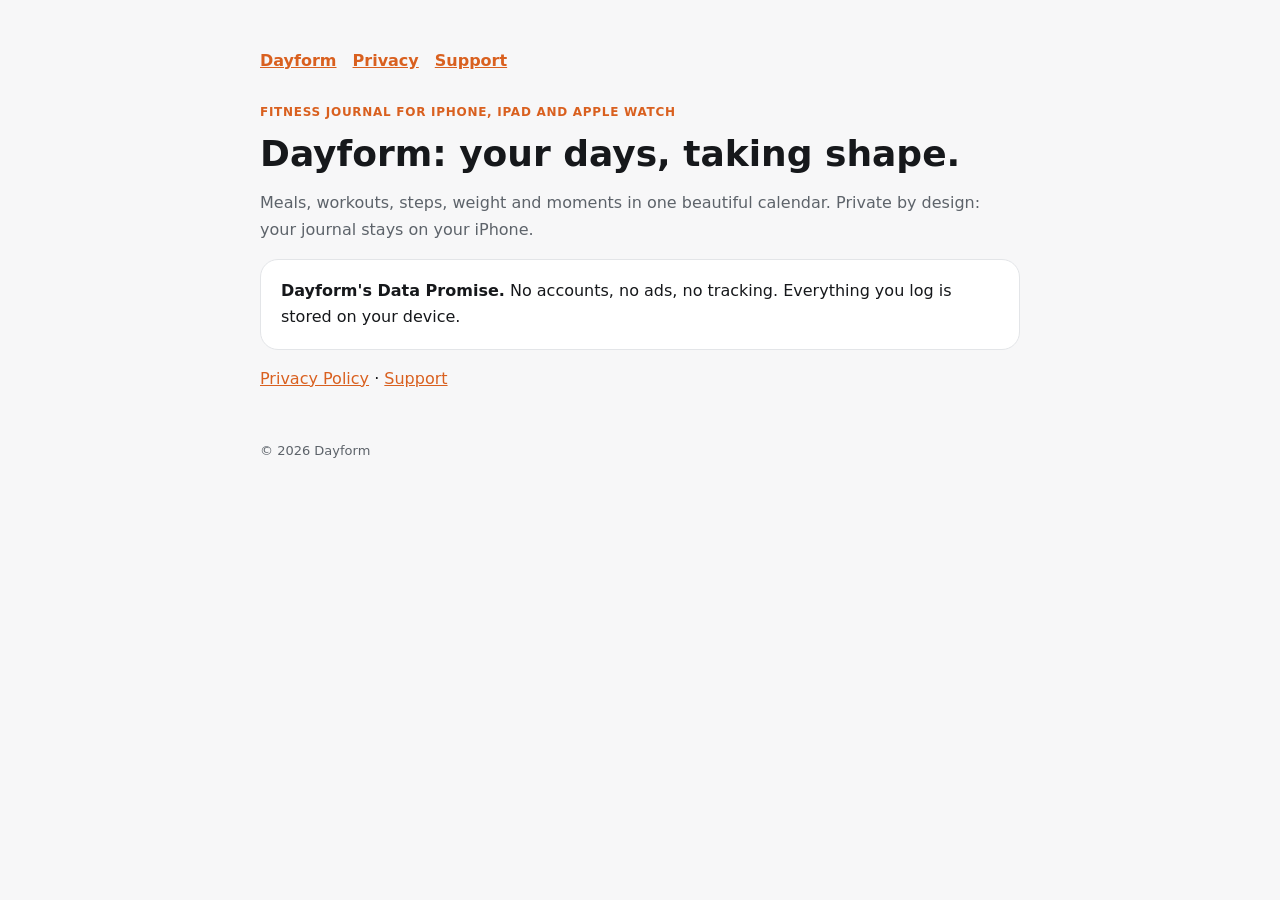
==== index.html @ 832c4006 "Dayform website: privacy policy and support Co-Authored-By: Claude Opus 5.5 <noreply@anthropic.com>" ====
<!doctype html><html lang="en"><head><meta charset="utf-8"><meta name="viewport" content="width=device-width,initial-scale=1"><title>Dayform</title><link rel="stylesheet" href="style.css"></head>
<body><main><nav><a href="./">Dayform</a><a href="privacy.html">Privacy</a><a href="support.html">Support</a></nav>
<span class="eyebrow">Fitness journal for iPhone, iPad and Apple Watch</span><h1>Dayform: your days, taking shape.</h1>
<p class="muted">Meals, workouts, steps, weight and moments in one beautiful calendar. Private by design: your journal stays on your iPhone.</p>
<div class="card"><strong>Dayform's Data Promise.</strong> No accounts, no ads, no tracking. Everything you log is stored on your device.</div>
<p><a href="privacy.html">Privacy Policy</a> · <a href="support.html">Support</a></p><footer>© 2026 Dayform</footer></main></body></html>
---- style.css ----
:root{--bg:#0e0f11;--card:#17191c;--ink:#f2f3f4;--muted:#a3a8ae;--accent:#ff8c4d;--line:#2a2d31}
@media (prefers-color-scheme: light){:root{--bg:#f7f7f8;--card:#fff;--ink:#16181b;--muted:#5d636a;--accent:#d9601f;--line:#e3e5e8}}
*{box-sizing:border-box}body{margin:0;background:var(--bg);color:var(--ink);font:16px/1.65 -apple-system,BlinkMacSystemFont,"Segoe UI",Inter,system-ui,sans-serif;padding:0 16px}
main{max-width:760px;margin:0 auto;padding:48px 0 80px}a{color:var(--accent)}h1{font-size:36px;line-height:1.15;margin:8px 0 6px}h2{font-size:20px;margin:32px 0 6px}
.eyebrow{color:var(--accent);font-weight:700;letter-spacing:.06em;text-transform:uppercase;font-size:12px}.muted{color:var(--muted)}
.card{background:var(--card);border:1px solid var(--line);border-radius:18px;padding:18px 20px;margin:14px 0}nav{display:flex;gap:16px;margin-bottom:24px;font-weight:600}
ul{padding-left:20px}li{margin:4px 0}footer{margin-top:48px;color:var(--muted);font-size:13px}
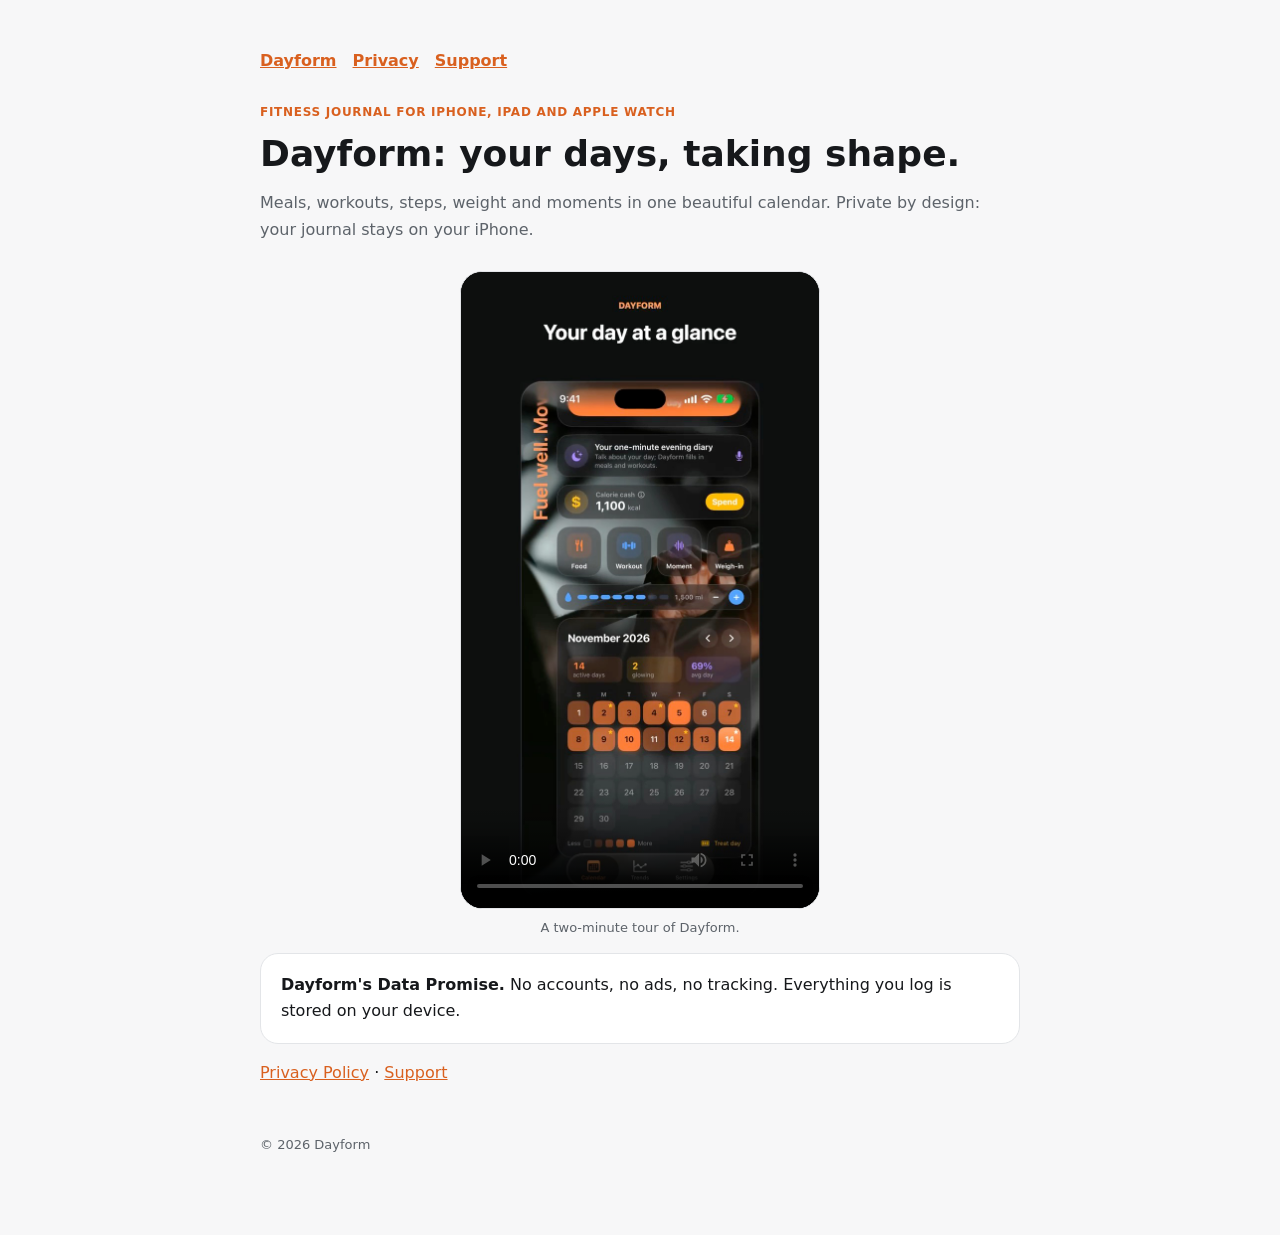
==== commit 644b0de7: "Add the Dayform film to the home page A two-minute narrated tour of the app, embedded under the head" ====
--- a/index.html
+++ b/index.html
@@ -2,5 +2,8 @@
 <body><main><nav><a href="./">Dayform</a><a href="privacy.html">Privacy</a><a href="support.html">Support</a></nav>
 <span class="eyebrow">Fitness journal for iPhone, iPad and Apple Watch</span><h1>Dayform: your days, taking shape.</h1>
 <p class="muted">Meals, workouts, steps, weight and moments in one beautiful calendar. Private by design: your journal stays on your iPhone.</p>
+<figure class="film"><video controls playsinline preload="metadata" poster="media/dayform-film-poster.jpg" width="720" height="1280">
+<source src="media/dayform-film.mp4" type="video/mp4">Your browser can't play this video. <a href="media/dayform-film.mp4">Download the Dayform film</a>.</video>
+<figcaption class="muted">A two-minute tour of Dayform.</figcaption></figure>
 <div class="card"><strong>Dayform's Data Promise.</strong> No accounts, no ads, no tracking. Everything you log is stored on your device.</div>
 <p><a href="privacy.html">Privacy Policy</a> · <a href="support.html">Support</a></p><footer>© 2026 Dayform</footer></main></body></html>
--- a/style.css
+++ b/style.css
@@ -5,3 +5,4 @@
 .eyebrow{color:var(--accent);font-weight:700;letter-spacing:.06em;text-transform:uppercase;font-size:12px}.muted{color:var(--muted)}
 .card{background:var(--card);border:1px solid var(--line);border-radius:18px;padding:18px 20px;margin:14px 0}nav{display:flex;gap:16px;margin-bottom:24px;font-weight:600}
 ul{padding-left:20px}li{margin:4px 0}footer{margin-top:48px;color:var(--muted);font-size:13px}
+.film{margin:28px auto 8px;max-width:360px;text-align:center}.film video{display:block;width:100%;height:auto;border-radius:22px;border:1px solid var(--line);background:#000}.film figcaption{font-size:13px;margin-top:8px}
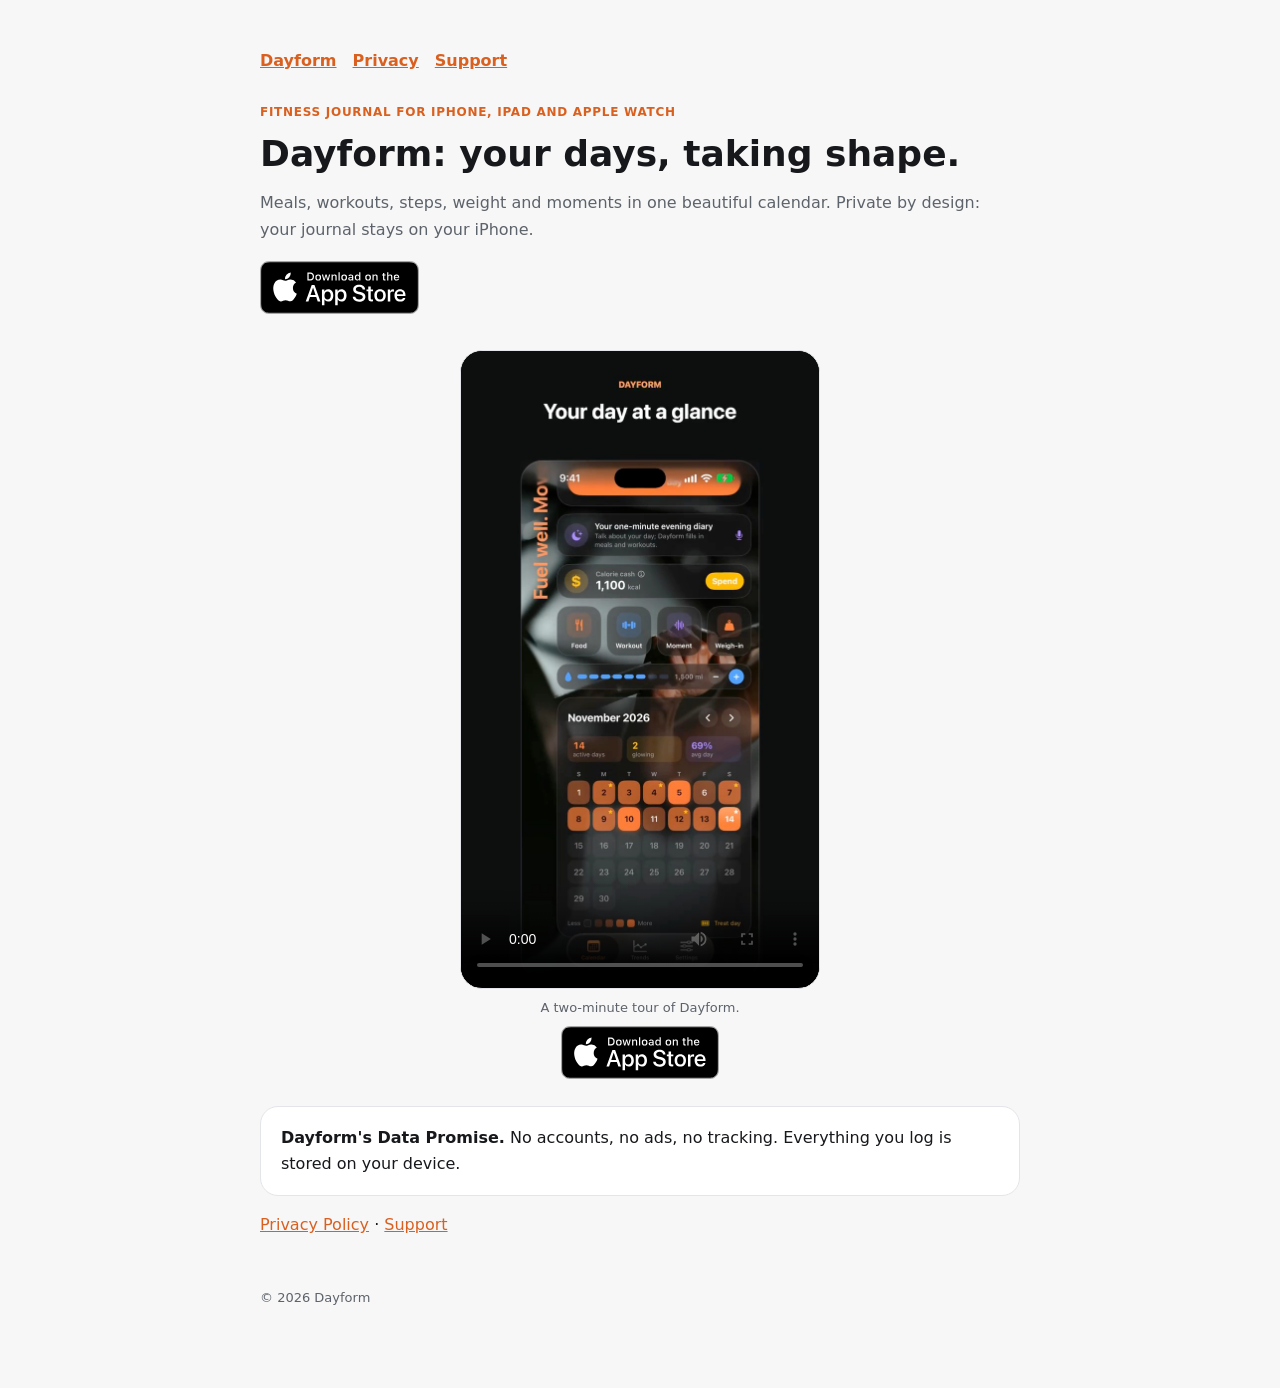
==== commit f6c8c822: "Add the App Store badge linking to Dayform Uses Apple's official Download on the App Store badge, ab" ====
--- a/index.html
+++ b/index.html
@@ -2,8 +2,10 @@
 <body><main><nav><a href="./">Dayform</a><a href="privacy.html">Privacy</a><a href="support.html">Support</a></nav>
 <span class="eyebrow">Fitness journal for iPhone, iPad and Apple Watch</span><h1>Dayform: your days, taking shape.</h1>
 <p class="muted">Meals, workouts, steps, weight and moments in one beautiful calendar. Private by design: your journal stays on your iPhone.</p>
+<p class="store top"><a href="https://apps.apple.com/app/dayform-fitness-journal/id6834486675" aria-label="Download Dayform on the App Store"><img src="media/download-on-the-app-store.svg" alt="Download on the App Store" width="160" height="53"></a></p>
 <figure class="film"><video controls playsinline preload="metadata" poster="media/dayform-film-poster.jpg" width="720" height="1280">
 <source src="media/dayform-film.mp4" type="video/mp4">Your browser can't play this video. <a href="media/dayform-film.mp4">Download the Dayform film</a>.</video>
 <figcaption class="muted">A two-minute tour of Dayform.</figcaption></figure>
+<p class="store after-film"><a href="https://apps.apple.com/app/dayform-fitness-journal/id6834486675" aria-label="Download Dayform on the App Store"><img src="media/download-on-the-app-store.svg" alt="Download on the App Store" width="160" height="53"></a></p>
 <div class="card"><strong>Dayform's Data Promise.</strong> No accounts, no ads, no tracking. Everything you log is stored on your device.</div>
 <p><a href="privacy.html">Privacy Policy</a> · <a href="support.html">Support</a></p><footer>© 2026 Dayform</footer></main></body></html>
--- a/style.css
+++ b/style.css
@@ -6,3 +6,4 @@
 .card{background:var(--card);border:1px solid var(--line);border-radius:18px;padding:18px 20px;margin:14px 0}nav{display:flex;gap:16px;margin-bottom:24px;font-weight:600}
 ul{padding-left:20px}li{margin:4px 0}footer{margin-top:48px;color:var(--muted);font-size:13px}
 .film{margin:28px auto 8px;max-width:360px;text-align:center}.film video{display:block;width:100%;height:auto;border-radius:22px;border:1px solid var(--line);background:#000}.film figcaption{font-size:13px;margin-top:8px}
+.store{margin:18px 0}.store a{display:inline-block;line-height:0}.store img{height:53px;width:auto}.store.after-film{text-align:center;margin-top:4px}
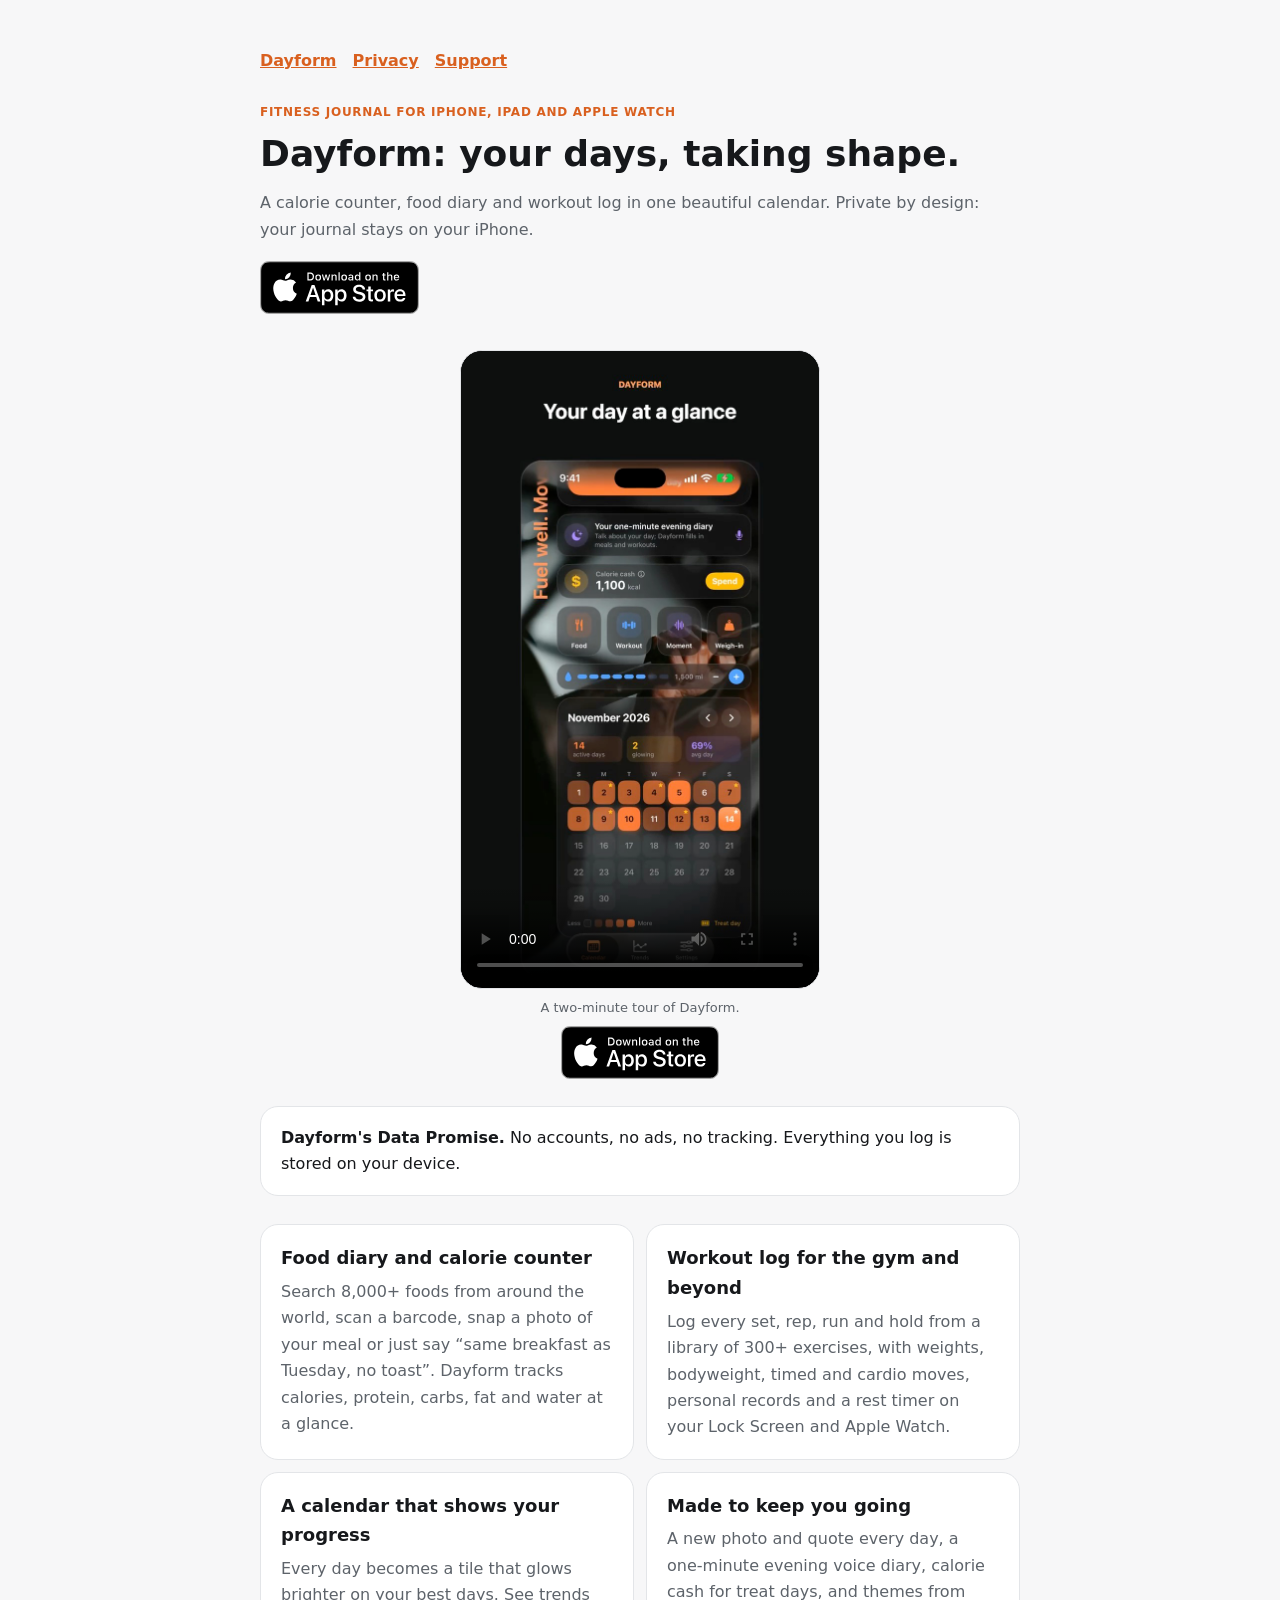
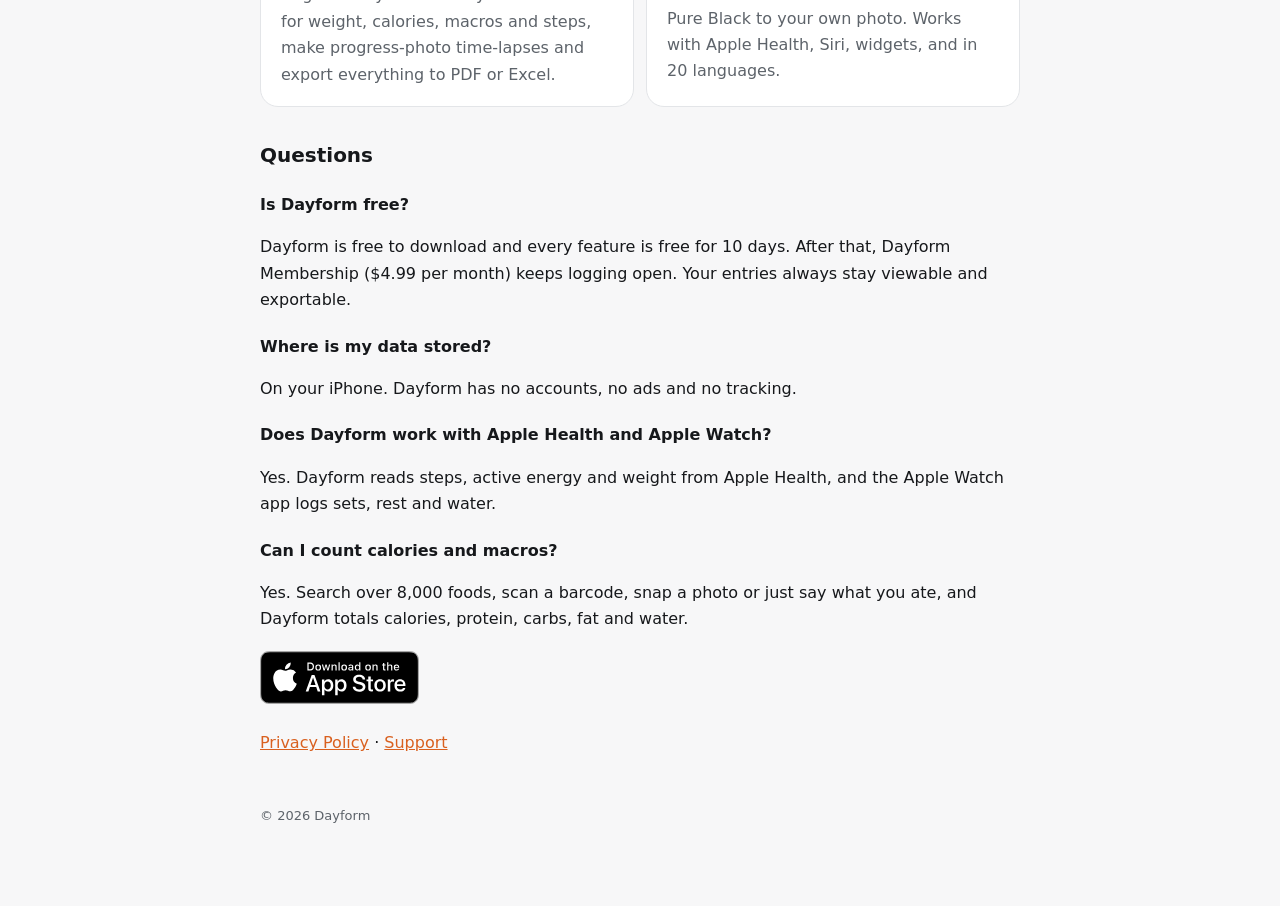
==== commit e6581353: "Improve search and sharing for the Dayform site Search titles and descriptions, canonical URLs, Open" ====
--- a/index.html
+++ b/index.html
@@ -1,11 +1,67 @@
-<!doctype html><html lang="en"><head><meta charset="utf-8"><meta name="viewport" content="width=device-width,initial-scale=1"><title>Dayform</title><link rel="stylesheet" href="style.css"></head>
+<!doctype html><html lang="en"><head><meta charset="utf-8"><meta name="viewport" content="width=device-width,initial-scale=1">
+<title>Dayform: Calorie Counter, Food Diary & Workout Log for iPhone</title>
+<meta name="description" content="Dayform is a private food diary, calorie and macro tracker and workout log for iPhone, iPad and Apple Watch. Log meals by voice, photo or barcode and see your days in one beautiful calendar.">
+<link rel="canonical" href="https://frederickajay.github.io/dayform-site/">
+<meta name="apple-itunes-app" content="app-id=6834486675">
+<meta name="theme-color" content="#0e0f11">
+<link rel="icon" type="image/png" sizes="32x32" href="media/favicon-32.png">
+<link rel="icon" type="image/png" sizes="192x192" href="media/icon-192.png">
+<link rel="apple-touch-icon" href="media/apple-touch-icon.png">
+<meta property="og:type" content="website">
+<meta property="og:site_name" content="Dayform">
+<meta property="og:title" content="Dayform: your days, taking shape">
+<meta property="og:description" content="Calories, macros and workouts in one beautiful calendar. Log by voice, photo or barcode. Private on your iPhone.">
+<meta property="og:url" content="https://frederickajay.github.io/dayform-site/">
+<meta property="og:image" content="https://frederickajay.github.io/dayform-site/media/dayform-share.jpg">
+<meta property="og:image:width" content="1200"><meta property="og:image:height" content="630">
+<meta property="og:image:alt" content="Dayform app showing a calorie ring, macros and a calendar of active days">
+<meta property="og:video" content="https://frederickajay.github.io/dayform-site/media/dayform-film.mp4">
+<meta property="og:video:type" content="video/mp4">
+<meta name="twitter:card" content="summary_large_image">
+<meta name="twitter:title" content="Dayform: your days, taking shape">
+<meta name="twitter:description" content="Calories, macros and workouts in one beautiful calendar. Private on your iPhone.">
+<meta name="twitter:image" content="https://frederickajay.github.io/dayform-site/media/dayform-share.jpg">
+<link rel="stylesheet" href="style.css">
+<script type="application/ld+json">
+{"@context":"https://schema.org","@graph":[
+{"@type":"MobileApplication","name":"Dayform: Fitness Journal","operatingSystem":"iOS 17.0 or later","applicationCategory":"HealthApplication",
+"description":"A private food diary, calorie and macro tracker and workout log for iPhone, iPad and Apple Watch.",
+"url":"https://frederickajay.github.io/dayform-site/","downloadUrl":"https://apps.apple.com/app/dayform-fitness-journal/id6834486675",
+"installUrl":"https://apps.apple.com/app/dayform-fitness-journal/id6834486675","image":"https://frederickajay.github.io/dayform-site/media/dayform-share.jpg",
+"offers":{"@type":"Offer","price":"0","priceCurrency":"USD","description":"Free 10-day trial, then Dayform Membership at $4.99 per month"},
+"author":{"@type":"Person","name":"Frederick Mahil"}},
+{"@type":"VideoObject","name":"A two-minute tour of Dayform","description":"See how Dayform logs meals, workouts and moments in one calendar.",
+"thumbnailUrl":"https://frederickajay.github.io/dayform-site/media/dayform-film-poster.jpg","contentUrl":"https://frederickajay.github.io/dayform-site/media/dayform-film.mp4","uploadDate":"2026-11-15","duration":"PT2M10S"},
+{"@type":"FAQPage","mainEntity":[
+{"@type":"Question","name":"Is Dayform free?","acceptedAnswer":{"@type":"Answer","text":"Dayform is free to download and every feature is free for 10 days. After that, Dayform Membership ($4.99 per month) keeps logging open. Your entries always stay viewable and exportable."}},
+{"@type":"Question","name":"Where is my data stored?","acceptedAnswer":{"@type":"Answer","text":"On your iPhone. Dayform has no accounts, no ads and no tracking."}},
+{"@type":"Question","name":"Does Dayform work with Apple Health and Apple Watch?","acceptedAnswer":{"@type":"Answer","text":"Yes. Dayform reads steps, active energy and weight from Apple Health, and the Apple Watch app logs sets, rest and water."}},
+{"@type":"Question","name":"Can I count calories and macros?","acceptedAnswer":{"@type":"Answer","text":"Yes. Search over 8,000 foods, scan a barcode, snap a photo or just say what you ate, and Dayform totals calories, protein, carbs, fat and water."}}]}
+]}
+</script>
+</head>
 <body><main><nav><a href="./">Dayform</a><a href="privacy.html">Privacy</a><a href="support.html">Support</a></nav>
 <span class="eyebrow">Fitness journal for iPhone, iPad and Apple Watch</span><h1>Dayform: your days, taking shape.</h1>
-<p class="muted">Meals, workouts, steps, weight and moments in one beautiful calendar. Private by design: your journal stays on your iPhone.</p>
+<p class="muted">A calorie counter, food diary and workout log in one beautiful calendar. Private by design: your journal stays on your iPhone.</p>
 <p class="store top"><a href="https://apps.apple.com/app/dayform-fitness-journal/id6834486675" aria-label="Download Dayform on the App Store"><img src="media/download-on-the-app-store.svg" alt="Download on the App Store" width="160" height="53"></a></p>
 <figure class="film"><video controls playsinline preload="metadata" poster="media/dayform-film-poster.jpg" width="720" height="1280">
 <source src="media/dayform-film.mp4" type="video/mp4">Your browser can't play this video. <a href="media/dayform-film.mp4">Download the Dayform film</a>.</video>
 <figcaption class="muted">A two-minute tour of Dayform.</figcaption></figure>
 <p class="store after-film"><a href="https://apps.apple.com/app/dayform-fitness-journal/id6834486675" aria-label="Download Dayform on the App Store"><img src="media/download-on-the-app-store.svg" alt="Download on the App Store" width="160" height="53"></a></p>
 <div class="card"><strong>Dayform's Data Promise.</strong> No accounts, no ads, no tracking. Everything you log is stored on your device.</div>
+
+<section class="features">
+<div class="card"><h2>Food diary and calorie counter</h2><p>Search 8,000+ foods from around the world, scan a barcode, snap a photo of your meal or just say “same breakfast as Tuesday, no toast”. Dayform tracks calories, protein, carbs, fat and water at a glance.</p></div>
+<div class="card"><h2>Workout log for the gym and beyond</h2><p>Log every set, rep, run and hold from a library of 300+ exercises, with weights, bodyweight, timed and cardio moves, personal records and a rest timer on your Lock Screen and Apple Watch.</p></div>
+<div class="card"><h2>A calendar that shows your progress</h2><p>Every day becomes a tile that glows brighter on your best days. See trends for weight, calories, macros and steps, make progress-photo time-lapses and export everything to PDF or Excel.</p></div>
+<div class="card"><h2>Made to keep you going</h2><p>A new photo and quote every day, a one-minute evening voice diary, calorie cash for treat days, and themes from Pure Black to your own photo. Works with Apple Health, Siri, widgets, and in 20 languages.</p></div>
+</section>
+
+<h2>Questions</h2>
+<h3>Is Dayform free?</h3><p>Dayform is free to download and every feature is free for 10 days. After that, Dayform Membership ($4.99 per month) keeps logging open. Your entries always stay viewable and exportable.</p>
+<h3>Where is my data stored?</h3><p>On your iPhone. Dayform has no accounts, no ads and no tracking.</p>
+<h3>Does Dayform work with Apple Health and Apple Watch?</h3><p>Yes. Dayform reads steps, active energy and weight from Apple Health, and the Apple Watch app logs sets, rest and water.</p>
+<h3>Can I count calories and macros?</h3><p>Yes. Search over 8,000 foods, scan a barcode, snap a photo or just say what you ate, and Dayform totals calories, protein, carbs, fat and water.</p>
+<p class="store"><a href="https://apps.apple.com/app/dayform-fitness-journal/id6834486675" aria-label="Download Dayform on the App Store"><img src="media/download-on-the-app-store.svg" alt="Download on the App Store" width="160" height="53"></a></p>
+
 <p><a href="privacy.html">Privacy Policy</a> · <a href="support.html">Support</a></p><footer>© 2026 Dayform</footer></main></body></html>
--- a/style.css
+++ b/style.css
@@ -7,3 +7,6 @@
 ul{padding-left:20px}li{margin:4px 0}footer{margin-top:48px;color:var(--muted);font-size:13px}
 .film{margin:28px auto 8px;max-width:360px;text-align:center}.film video{display:block;width:100%;height:auto;border-radius:22px;border:1px solid var(--line);background:#000}.film figcaption{font-size:13px;margin-top:8px}
 .store{margin:18px 0}.store a{display:inline-block;line-height:0}.store img{height:53px;width:auto}.store.after-film{text-align:center;margin-top:4px}
+.features{display:grid;grid-template-columns:1fr 1fr;gap:12px;margin:28px 0}.features .card{margin:0}.features h2{margin:0 0 6px;font-size:18px}.features p{margin:0;color:var(--muted)}
+h3{font-size:16px;margin:20px 0 2px}
+@media (max-width:620px){.features{grid-template-columns:1fr}}
